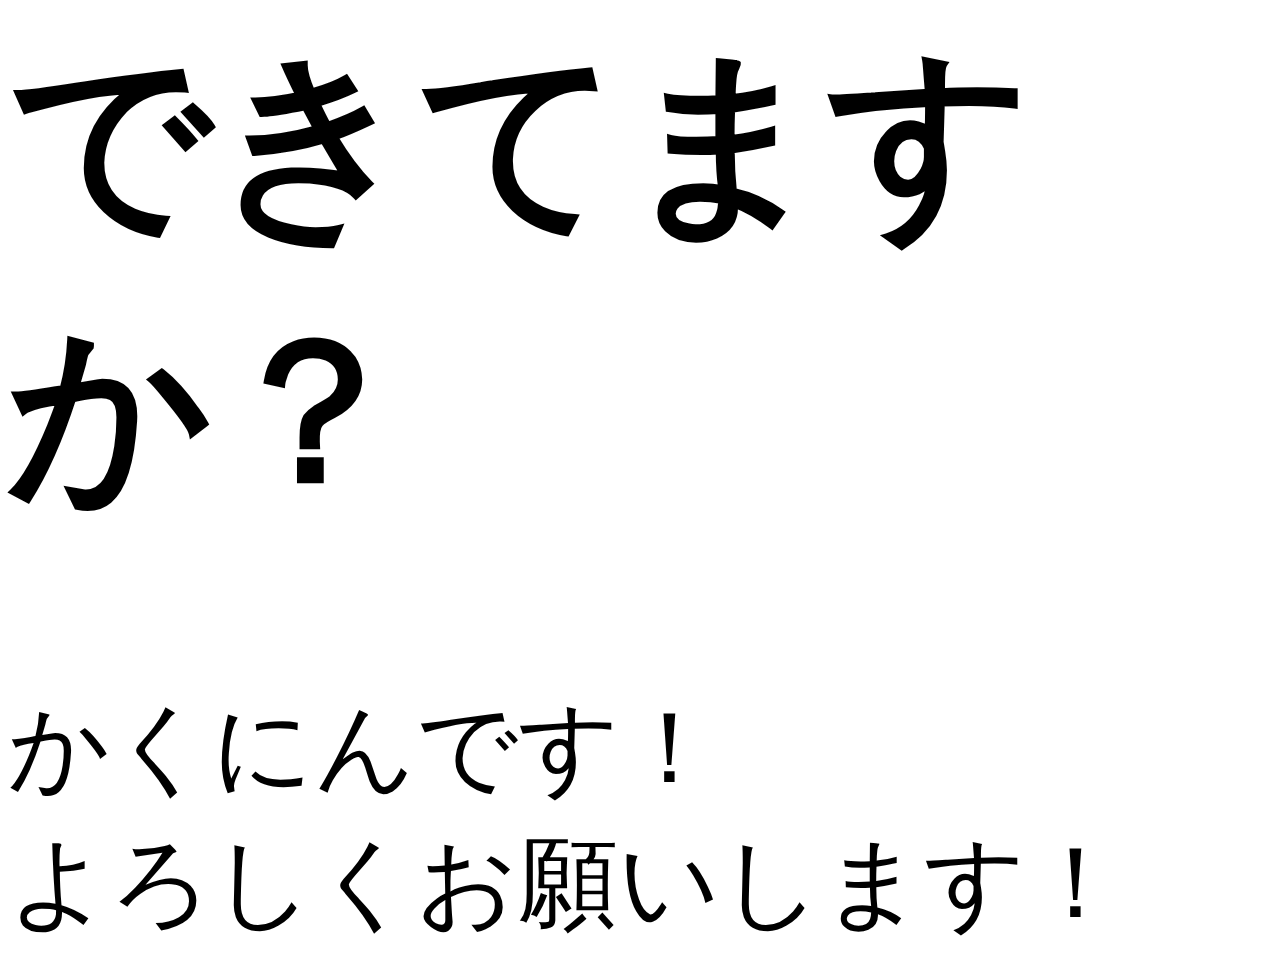
==== index.html @ c5bccf59 "Create index.html" ====
<html>
    <head>
        <title>お試しページ</title>
        <meta charset="utf-8">
    </head>
    <body style="font-size:100px;">
        <h1>できてますか？</h1>
        かくにんです！<br>
        よろしくお願いします！
    </body>
</html>
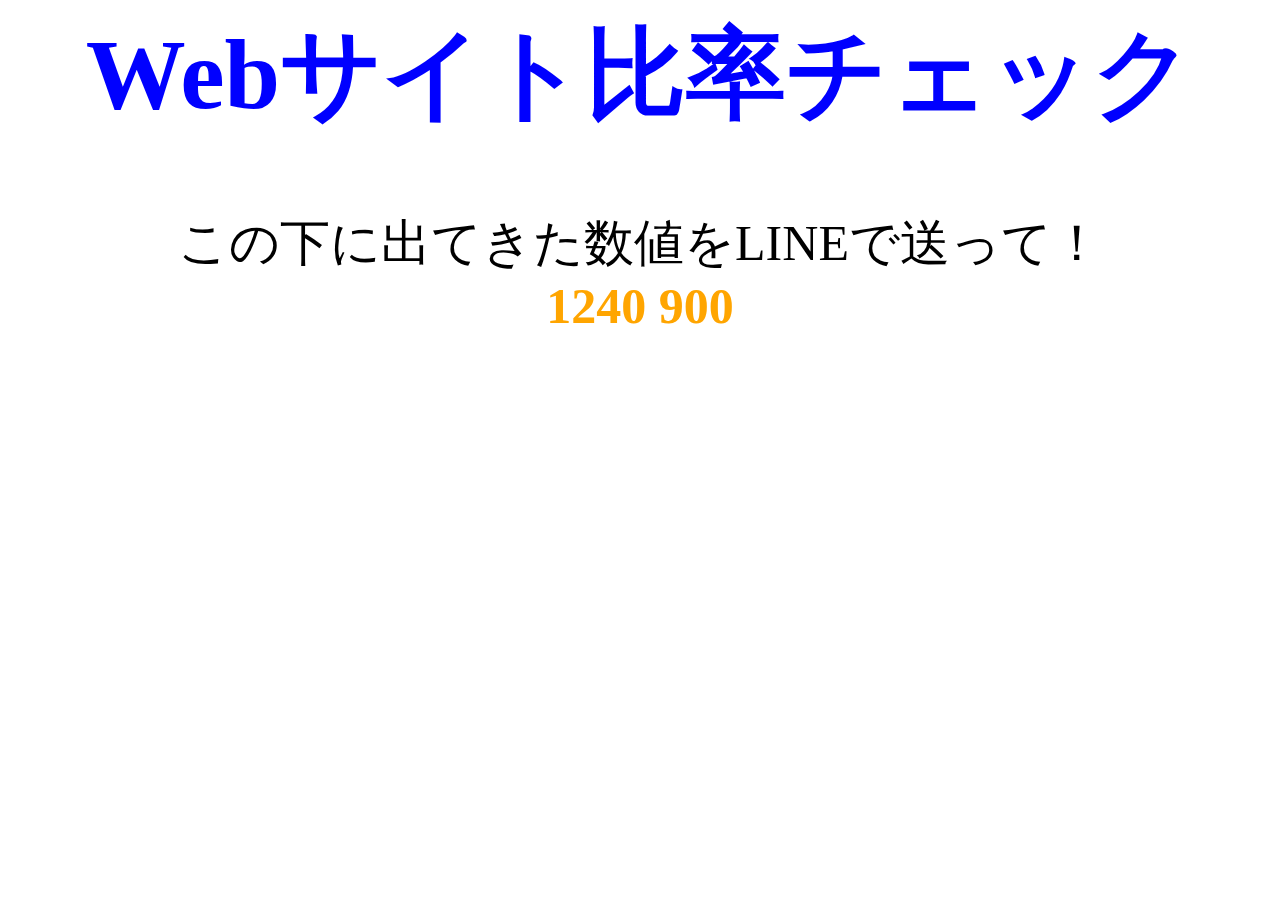
==== commit d181acab: "Update index.html" ====
--- a/index.html
+++ b/index.html
@@ -2,10 +2,18 @@
     <head>
         <title>お試しページ</title>
         <meta charset="utf-8">
+        <script>
+            function CheckWH()
+            {
+                var W = window.innerWidth-40;
+                var H = window.innerHeight;
+                document.getElementById("Check").innerText = W.toString() + " " + H.toString()
+            }
+        </script>
     </head>
-    <body style="font-size:100px;">
-        <h1>できてますか？</h1>
-        かくにんです！<br>
-        よろしくお願いします！
+    <body style="font-size: 50px;text-align: center;" onload="CheckWH()">
+        <h1 style="color:blue">Webサイト比率チェック</h1>
+        この下に出てきた数値をLINEで送って！<br>
+        <b id="Check" style="color: orange;"></b>
     </body>
 </html>
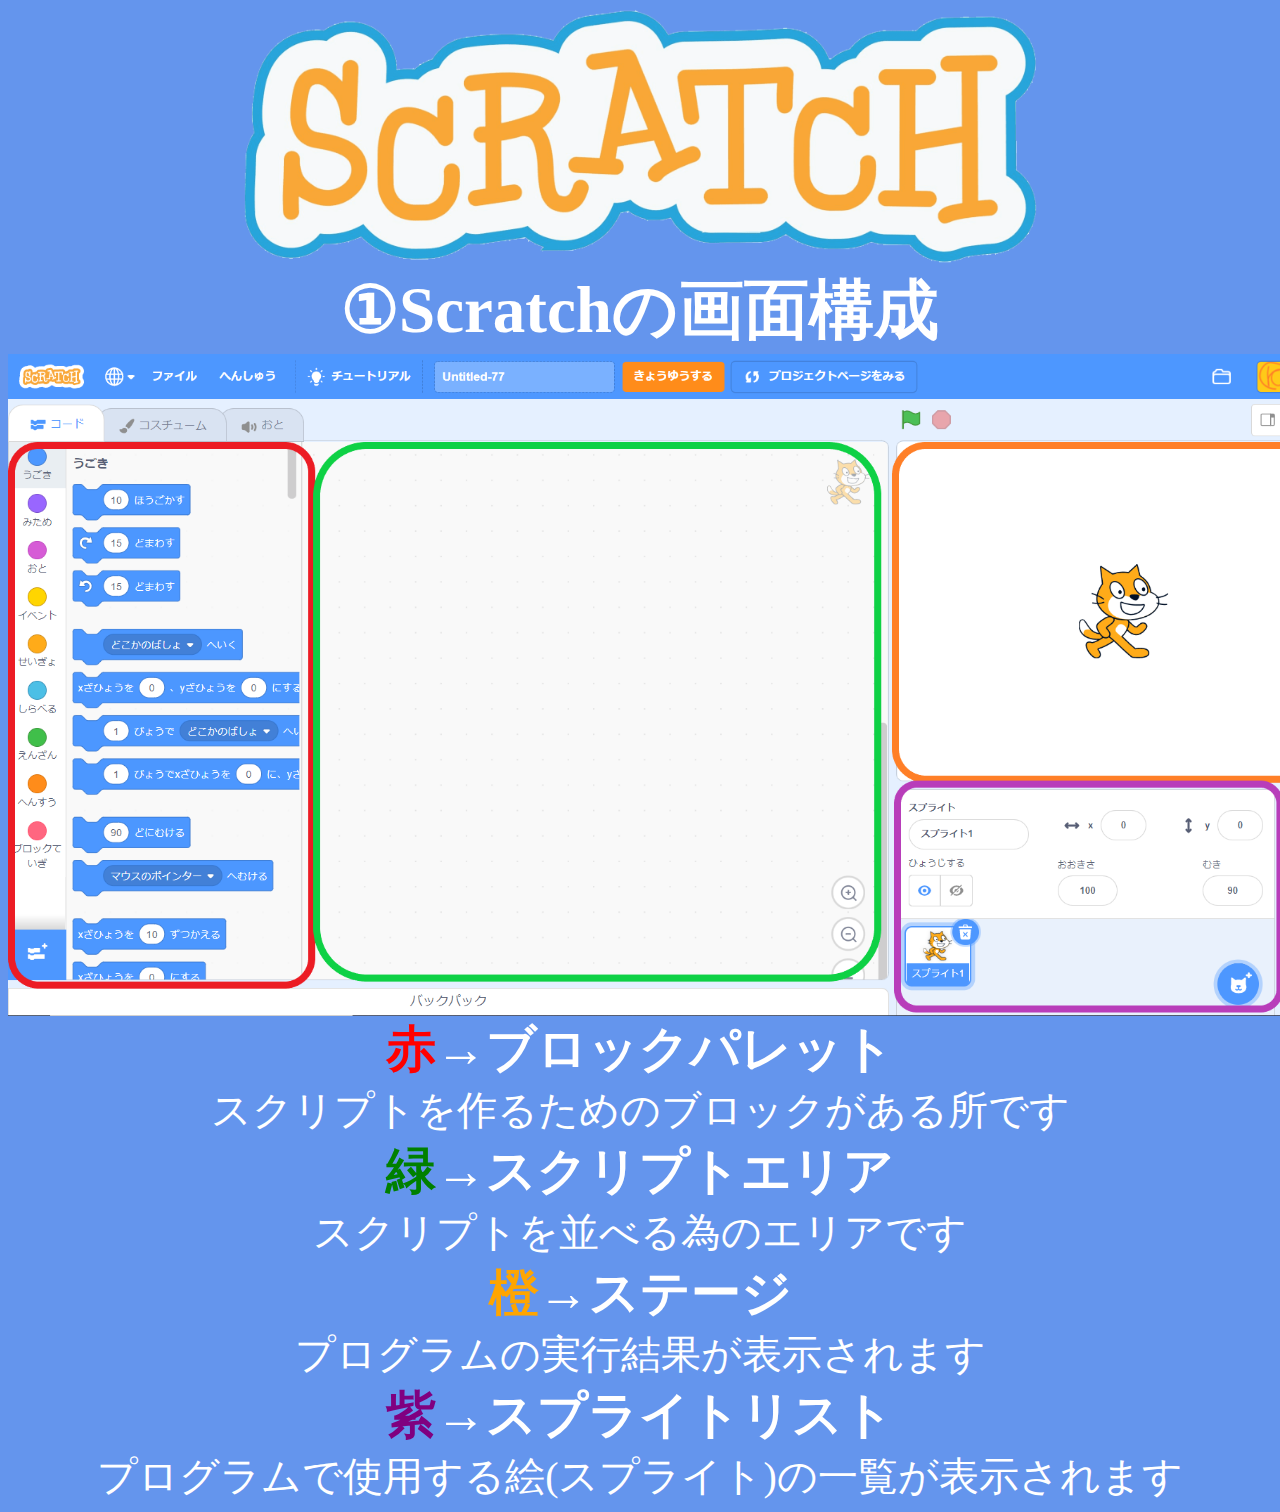
==== commit f04d8d06: "Update index.html" ====
--- a/index.html
+++ b/index.html
@@ -1,19 +1,19 @@
 <html>
     <head>
-        <title>お試しページ</title>
+        <title>JProgramming</title>
         <meta charset="utf-8">
-        <script>
-            function CheckWH()
-            {
-                var W = window.innerWidth-40;
-                var H = window.innerHeight;
-                document.getElementById("Check").innerText = W.toString() + " " + H.toString()
-            }
-        </script>
     </head>
-    <body style="font-size: 50px;text-align: center;" onload="CheckWH()">
-        <h1 style="color:blue">Webサイト比率チェック</h1>
-        この下に出てきた数値をLINEで送って！<br>
-        <b id="Check" style="color: orange;"></b>
+    <body style="font-size: 50px;text-align: center;background-color:cornflowerblue;color: white;">
+        <img src="SLogo.png" style="width: 800px;"><br>
+        <div style="font-size: 65px;"><b>①Scratchの画面構成</b></div>
+        <img src="SScreen.png" style="width: 1350px;"><br>
+        <b><span style="color: red;">赤</span>→ブロックパレット</b> <br>
+        <span style="font-size:40;">スクリプトを作るためのブロックがある所です</span><br>
+        <b><span style="color: green;">緑</span>→スクリプトエリア</b> <br>
+        <span style="font-size:40;">スクリプトを並べる為のエリアです</span><br>
+        <b><span style="color: orange;">橙</span>→ステージ</b> <br>
+        <span style="font-size:40;">プログラムの実行結果が表示されます</span><br>
+        <b><span style="color: purple;">紫</span>→スプライトリスト</b> <br>
+        <span style="font-size:40;">プログラムで使用する絵(スプライト)の一覧が表示されます</span><br>
     </body>
 </html>
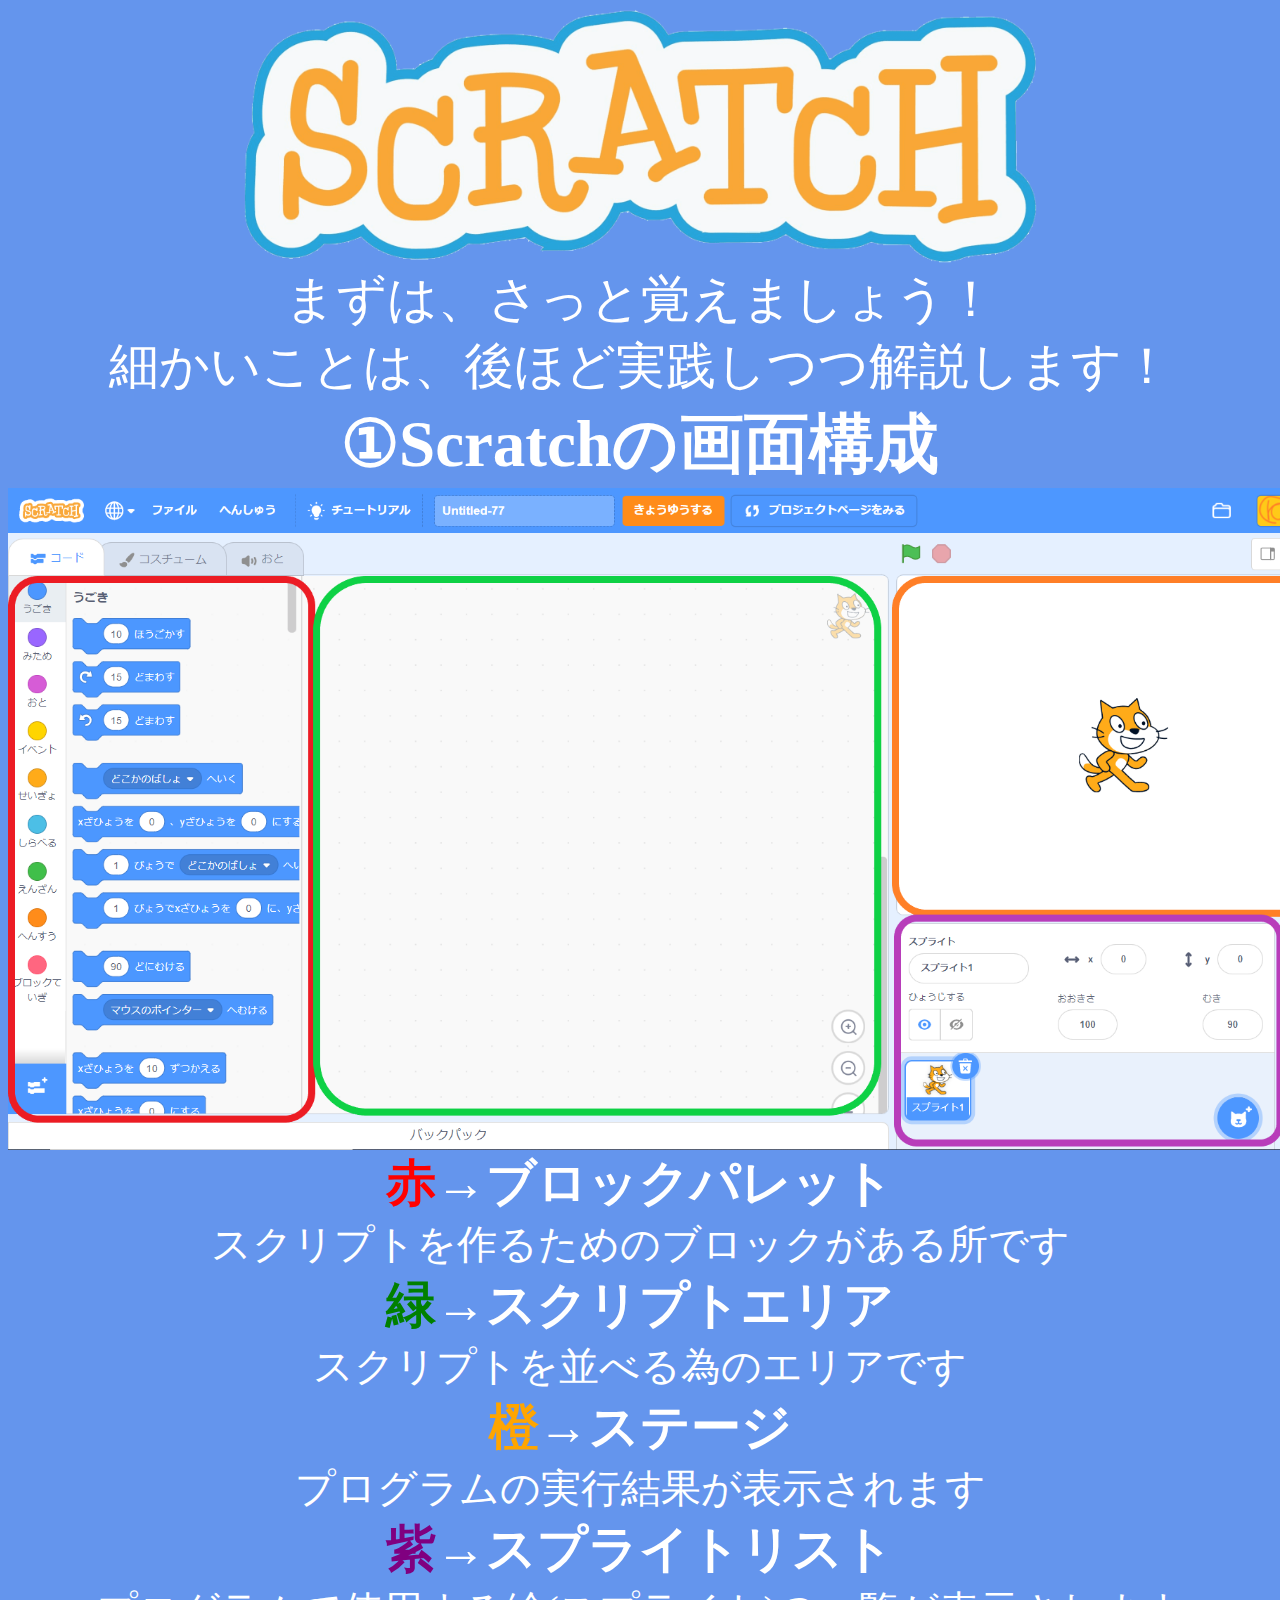
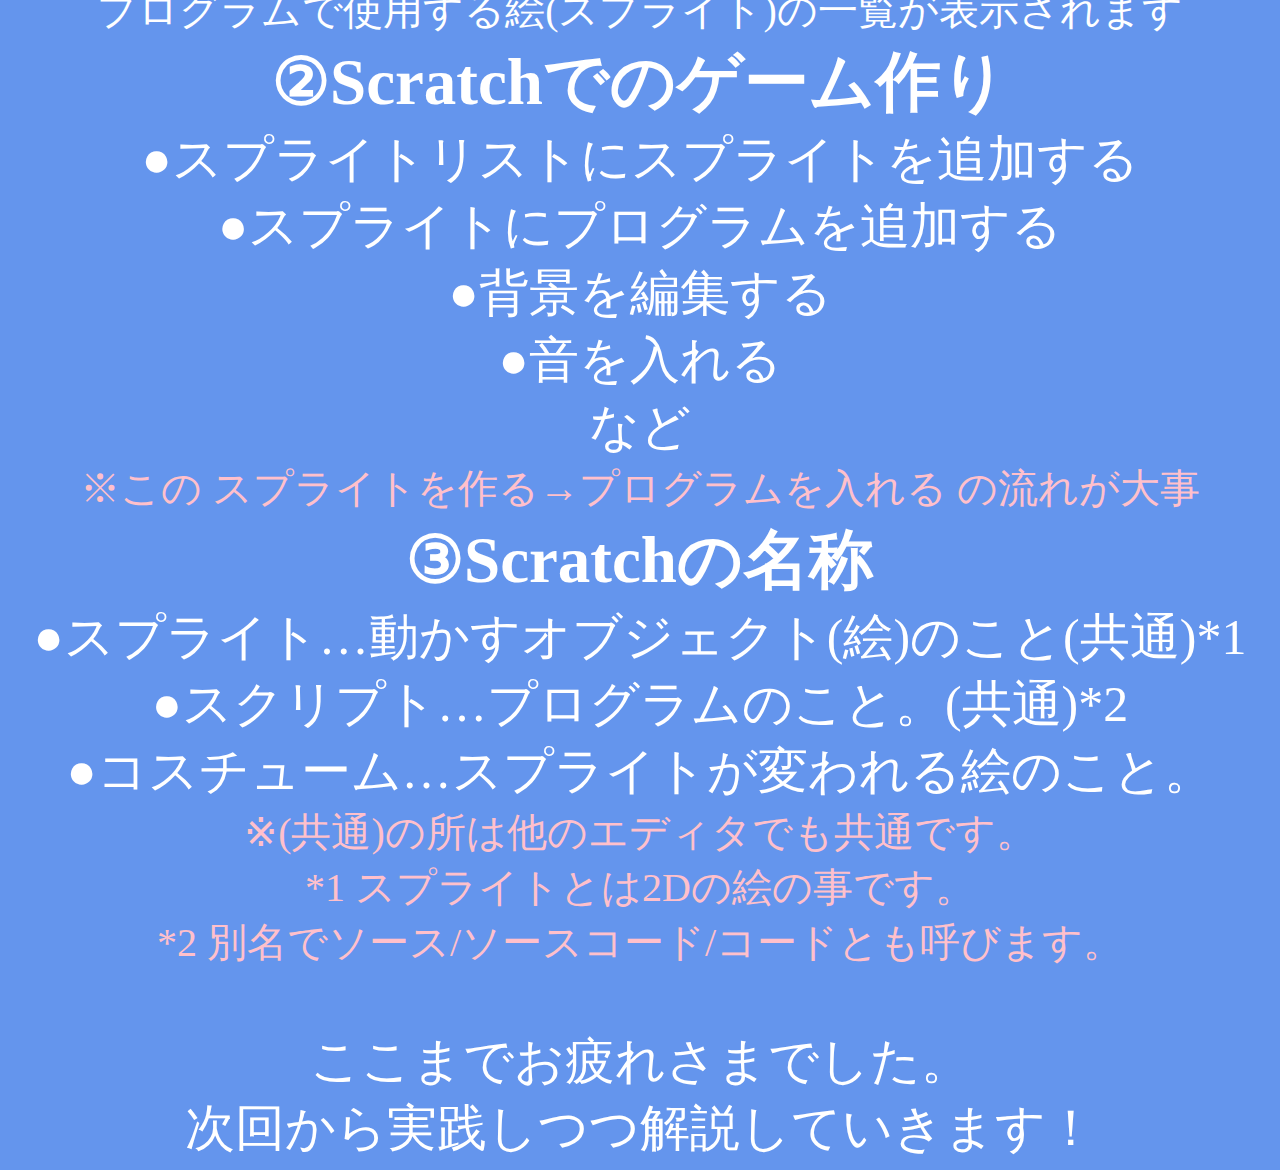
==== commit ff921cf6: "Update index.html" ====
--- a/index.html
+++ b/index.html
@@ -5,6 +5,8 @@
     </head>
     <body style="font-size: 50px;text-align: center;background-color:cornflowerblue;color: white;">
         <img src="SLogo.png" style="width: 800px;"><br>
+        まずは、さっと覚えましょう！<br>
+        細かいことは、後ほど実践しつつ解説します！<br>
         <div style="font-size: 65px;"><b>①Scratchの画面構成</b></div>
         <img src="SScreen.png" style="width: 1350px;"><br>
         <b><span style="color: red;">赤</span>→ブロックパレット</b> <br>
@@ -15,5 +17,21 @@
         <span style="font-size:40;">プログラムの実行結果が表示されます</span><br>
         <b><span style="color: purple;">紫</span>→スプライトリスト</b> <br>
         <span style="font-size:40;">プログラムで使用する絵(スプライト)の一覧が表示されます</span><br>
+        <div style="font-size: 65px;"><b>②Scratchでのゲーム作り</b></div>
+        ●スプライトリストにスプライトを追加する<br>
+        ●スプライトにプログラムを追加する　　　<br>
+        ●背景を編集する　　　　　　　　　　　　<br>
+        ●音を入れる　　　　　　　　　　　　　　<br>
+        など<br>
+        <span style="color:pink;font-size: 40px;">※この スプライトを作る→プログラムを入れる の流れが大事</span><br>
+        <div style="font-size: 65px;"><b>③Scratchの名称</b></div>
+        ●スプライト…動かすオブジェクト(絵)のこと(共通)*1<br>
+        ●スクリプト…プログラムのこと。(共通)*2　　　　　<br>
+        ●コスチューム…スプライトが変われる絵のこと。　　<br>
+        <span style="color:pink;font-size: 40px;">※(共通)の所は他のエディタでも共通です。　　 　　</span><br>
+        <span style="color:pink;font-size: 40px;">*1 スプライトとは2Dの絵の事です。 　　　　　　　</span><br>
+        <span style="color:pink;font-size: 40px;">*2 別名でソース/ソースコード/コードとも呼びます。</span><br>
+        <br>
+        ここまでお疲れさまでした。<br>次回から実践しつつ解説していきます！
     </body>
 </html>
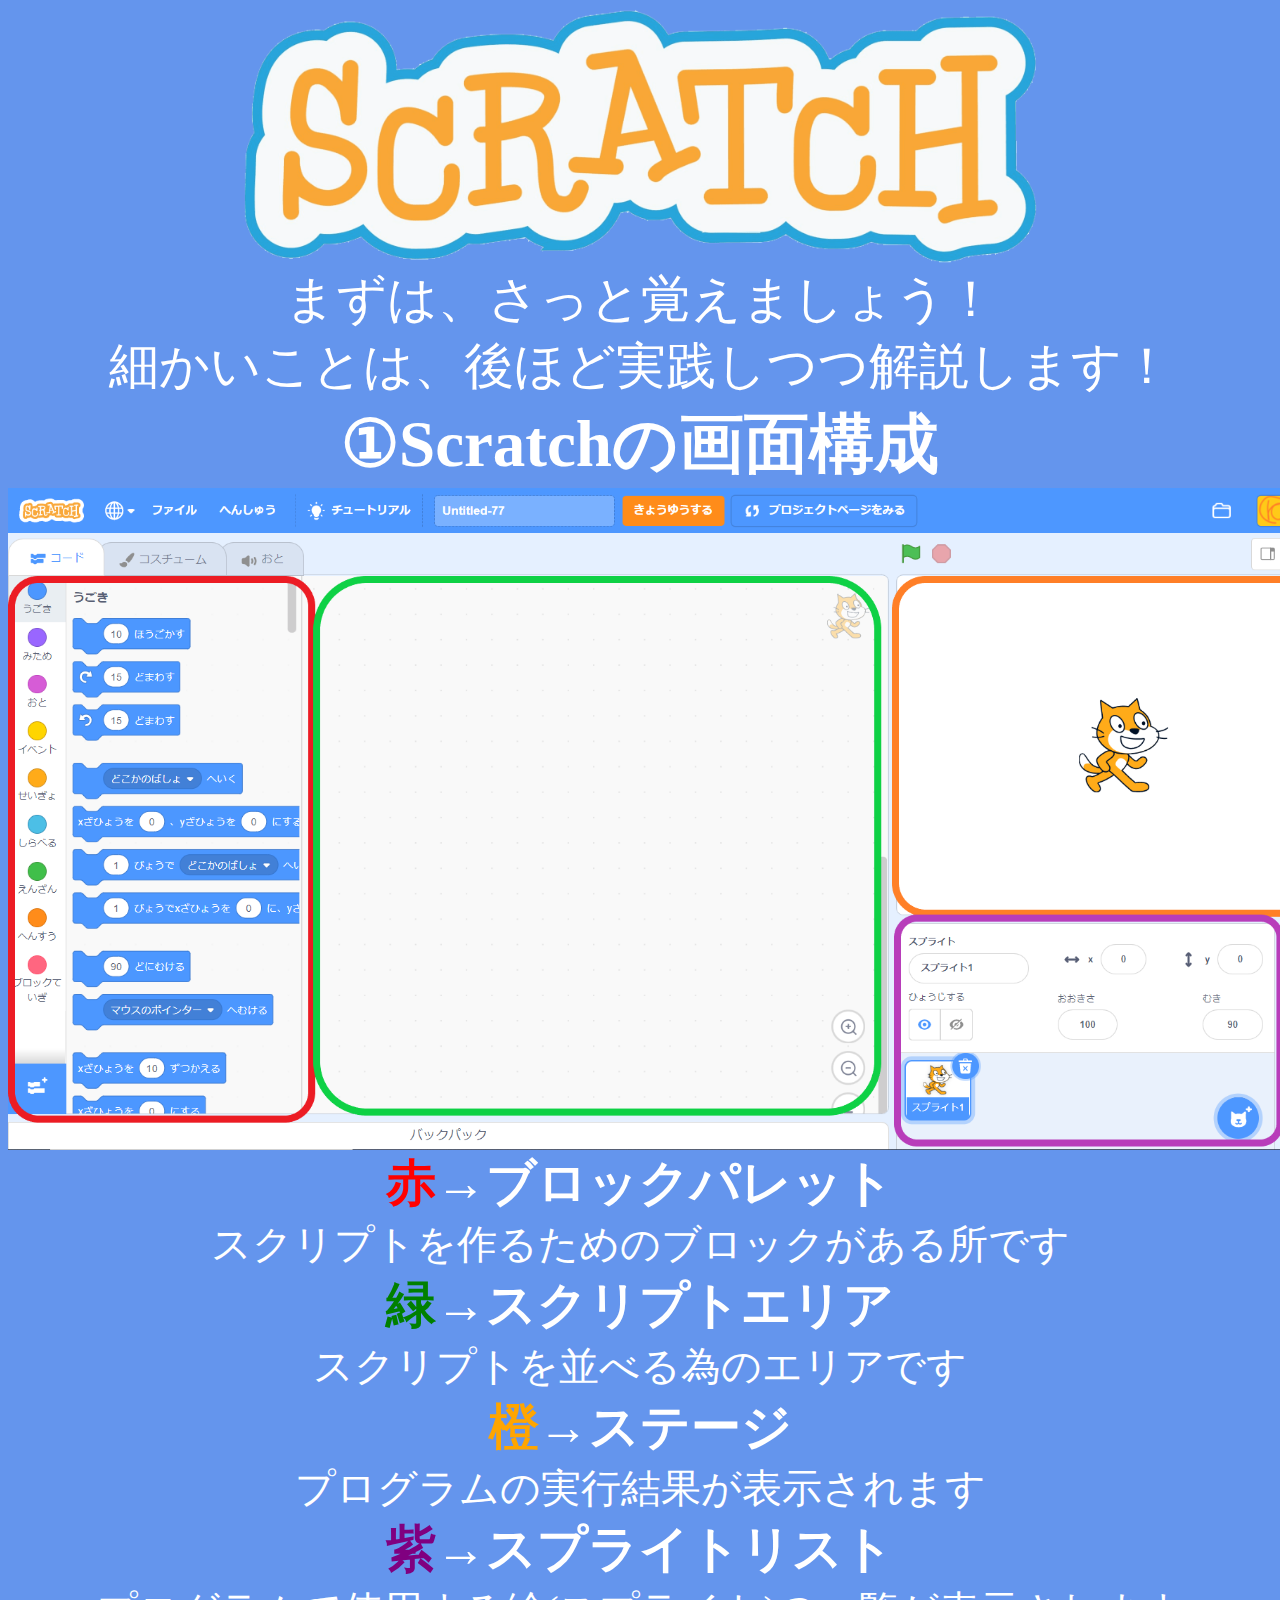
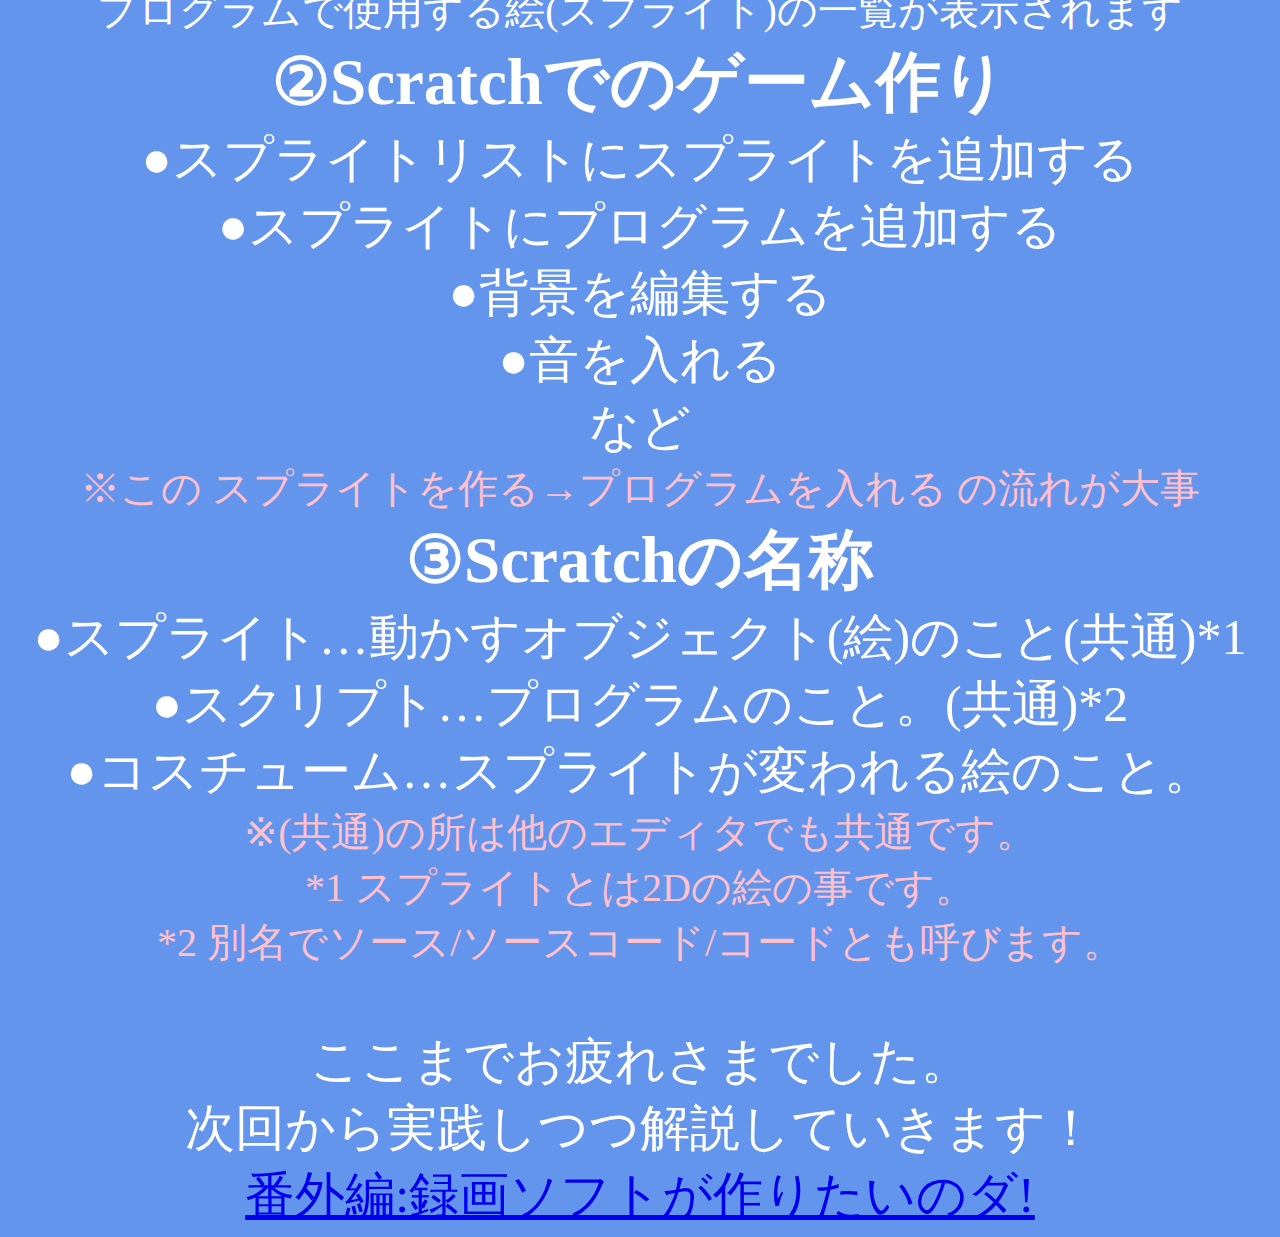
==== commit 272dea34: "Update index.html" ====
--- a/index.html
+++ b/index.html
@@ -32,6 +32,7 @@
         <span style="color:pink;font-size: 40px;">*1 スプライトとは2Dの絵の事です。 　　　　　　　</span><br>
         <span style="color:pink;font-size: 40px;">*2 別名でソース/ソースコード/コードとも呼びます。</span><br>
         <br>
-        ここまでお疲れさまでした。<br>次回から実践しつつ解説していきます！
+        ここまでお疲れさまでした。<br>次回から実践しつつ解説していきます！<br>
+        <a href="KKDiary/kK1.html">番外編:録画ソフトが作りたいのダ!</a>
     </body>
 </html>
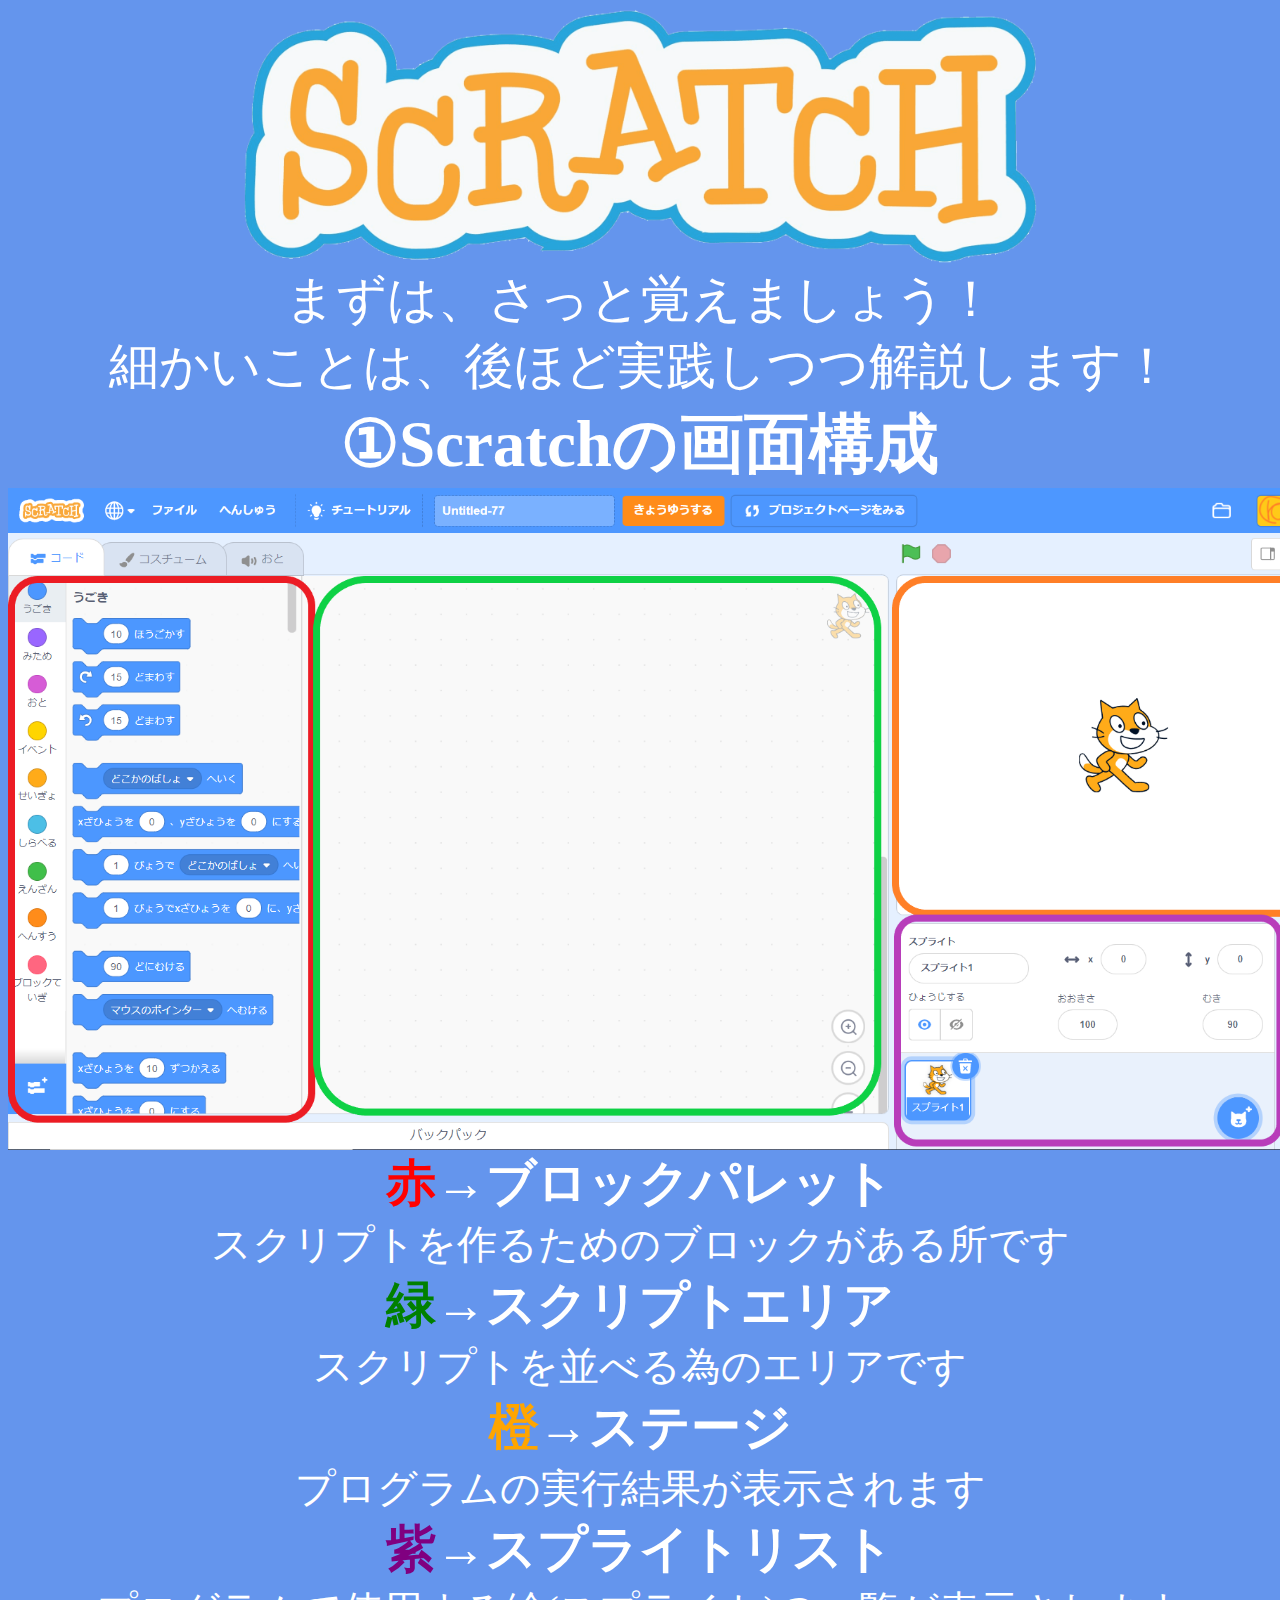
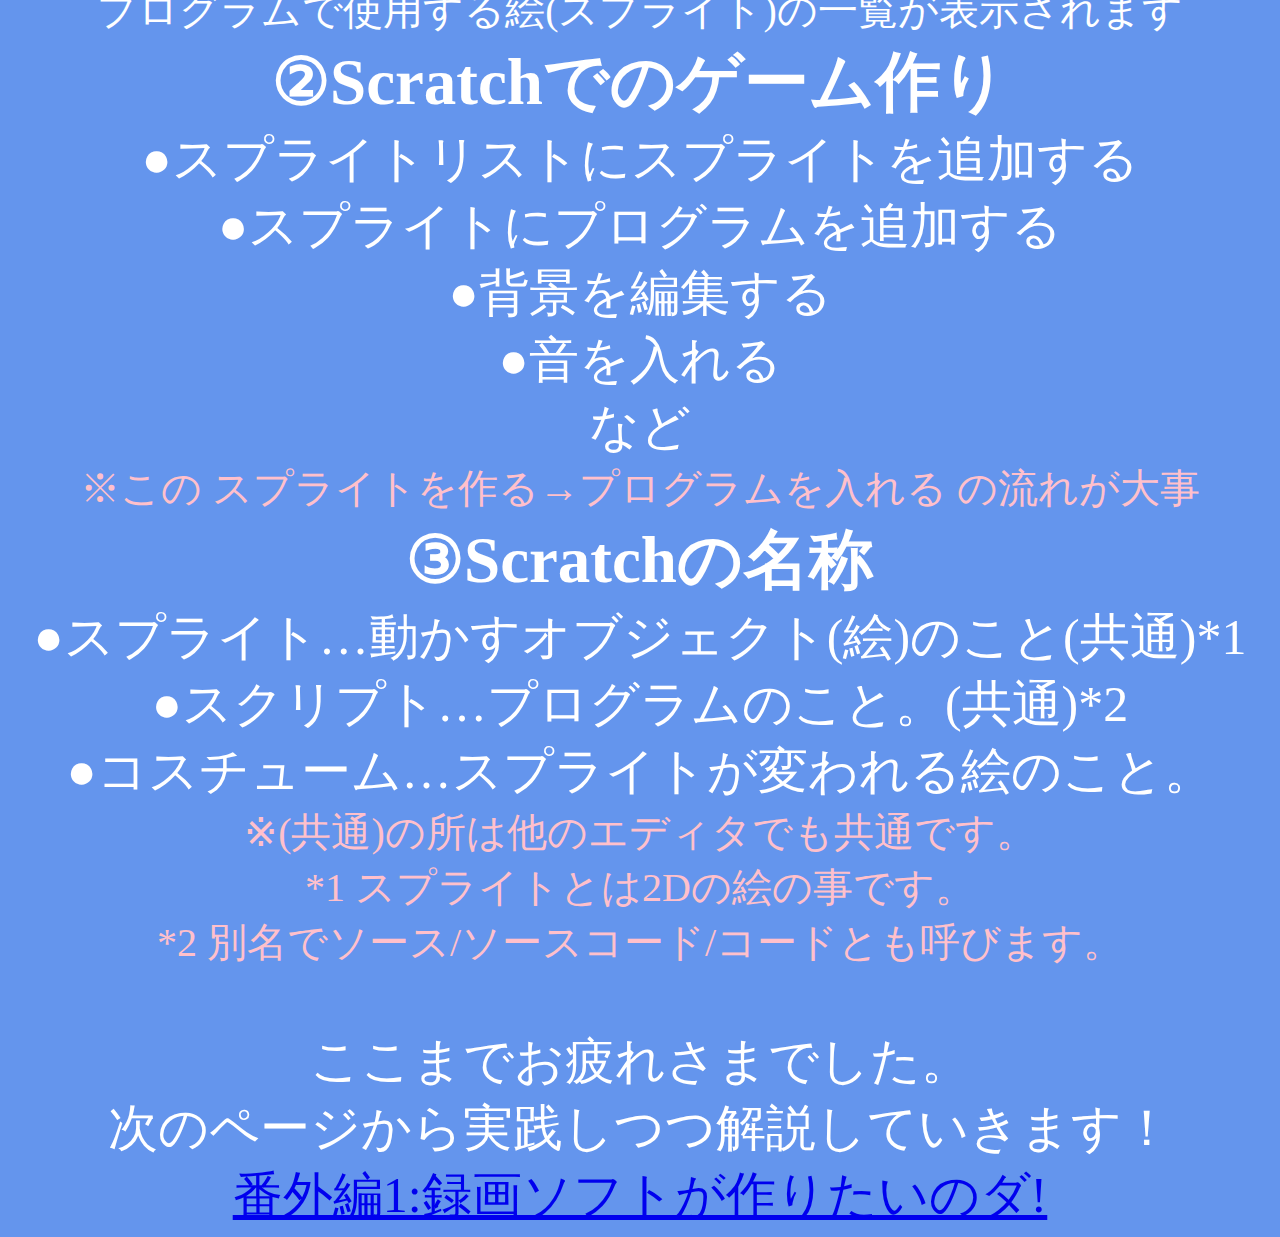
==== commit 68452646: "Update index.html" ====
--- a/index.html
+++ b/index.html
@@ -32,7 +32,7 @@
         <span style="color:pink;font-size: 40px;">*1 スプライトとは2Dの絵の事です。 　　　　　　　</span><br>
         <span style="color:pink;font-size: 40px;">*2 別名でソース/ソースコード/コードとも呼びます。</span><br>
         <br>
-        ここまでお疲れさまでした。<br>次回から実践しつつ解説していきます！<br>
-        <a href="KKDiary/kK1.html">番外編:録画ソフトが作りたいのダ!</a>
+        ここまでお疲れさまでした。<br>次のページから実践しつつ解説していきます！<br>
+        <a href="KKDiary/No_1/main.html">番外編1:録画ソフトが作りたいのダ!</a>
     </body>
 </html>
